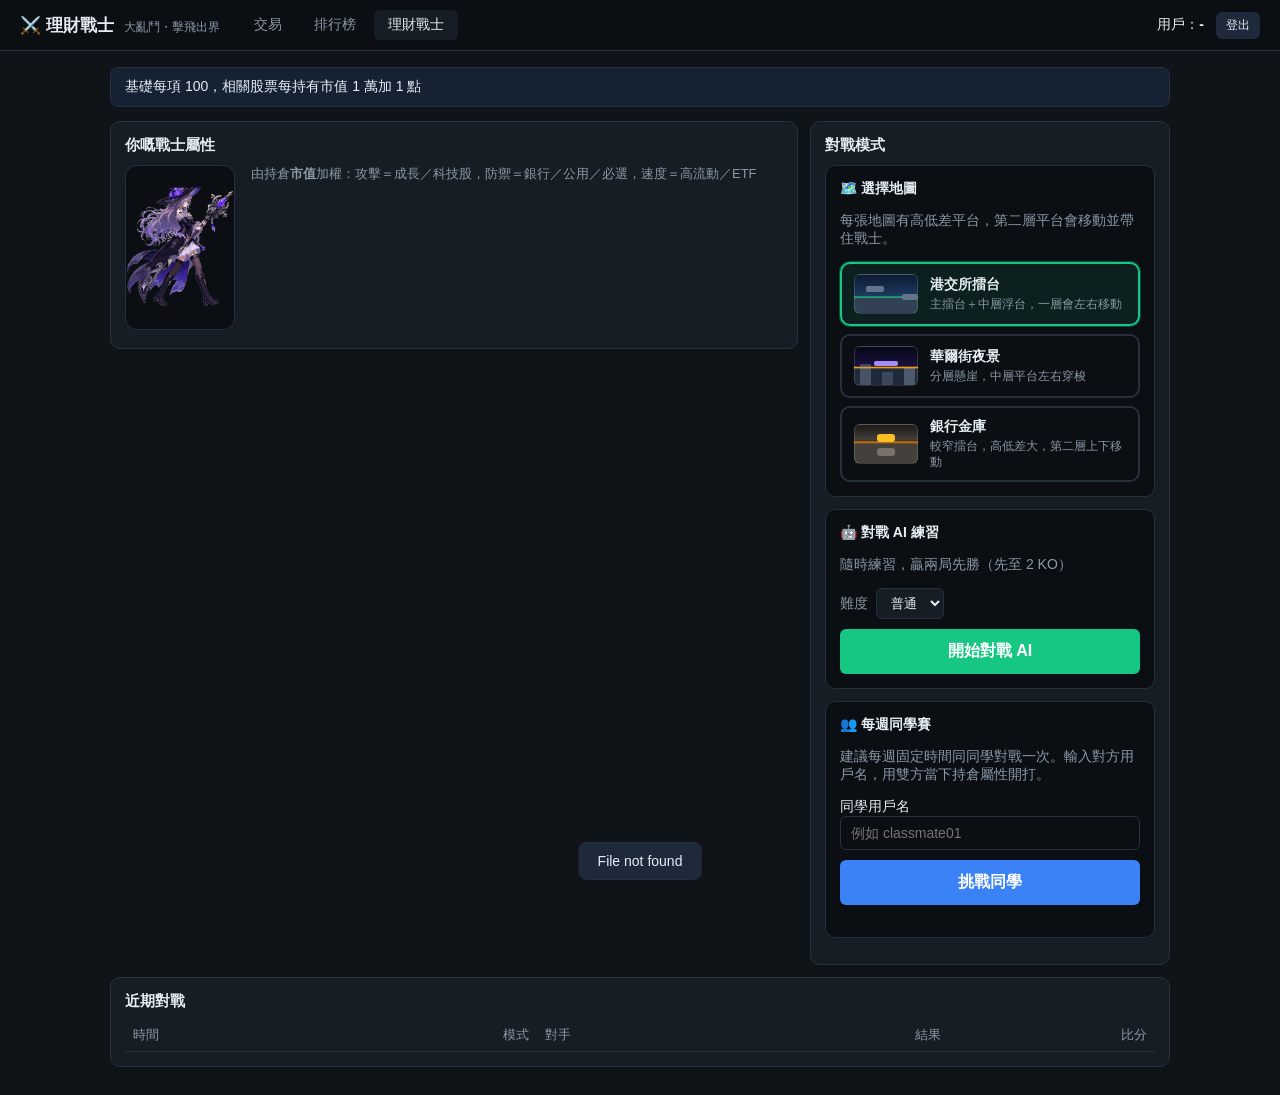
==== static/fighter.html @ 0c546a6e "fix(fighter): crouch VFX only after frame 3, play 1s alone Delay crouch_fx until character frame 3 f" ====
<!doctype html>
<html lang="zh-Hant-HK">
<head>
<meta charset="utf-8">
<meta name="viewport" content="width=device-width, initial-scale=1, maximum-scale=1, user-scalable=no, viewport-fit=cover">
<title>理財戰士 — 模擬股票交易平台</title>
<link rel="icon" href="data:,">
<link rel="stylesheet" href="/static/style.css?v=20261018n">
<link rel="stylesheet" href="/static/fighter.css?v=20261018n">
<link rel="preload" as="image" href="/static/fighter/sprites/idle.png?v=20261018n">
<link rel="preload" as="image" href="/static/fighter/sprites/idle_ai.png?v=20261018n">
<link rel="preload" as="image" href="/static/fighter/sprites/walk.png?v=20261018n">
<link rel="preload" as="image" href="/static/fighter/sprites/run.png?v=20261018n">
<link rel="preload" as="image" href="/static/fighter/sprites/attack.png?v=20261018n">
<link rel="preload" as="image" href="/static/fighter/sprites/attack1.png?v=20261018n">
<link rel="preload" as="image" href="/static/fighter/sprites/herta/idle.png?v=20261018n">
<link rel="preload" as="image" href="/static/fighter/sprites/heavy.png?v=20261018n">
<link rel="preload" as="image" href="/static/fighter/sprites/jump.png?v=20261018n">
<link rel="preload" as="image" href="/static/fighter/sprites/hurt.png?v=20261018n">
</head>
<body class="fighter-page">
<header class="topbar">
  <div class="brand">⚔️ 理財戰士 <span class="tag">大亂鬥・擊飛出界</span></div>
  <nav class="tabs">
    <a href="/" class="tab">交易</a>
    <a href="/#leaderboard" class="tab">排行榜</a>
    <a href="/fighter" class="tab active">理財戰士</a>
  </nav>
  <div class="right">
    <span class="user">用戶：<b id="userName">-</b></span>
    <button id="logoutBtn" class="btn ghost small">登出</button>
  </div>
</header>

<main class="fighter-main">
  <p class="tip-banner" id="tipBanner">基礎每項 100，相關股票每持有市值 1 萬加 1 點</p>

  <div id="lobby" class="fighter-lobby">
    <div class="grid2 fighter-grid">
      <div class="panel">
        <h3>你嘅戰士屬性</h3>
        <div class="fighter-hero">
          <img class="fighter-portrait" src="/static/fighter/sprites/portrait.png?v=20261018n" alt="大黑塔" width="146" height="220">
          <div class="fighter-hero-body">
            <p class="muted small-text">由持倉<strong>市值</strong>加權：攻擊＝成長／科技股，防禦＝銀行／公用／必選，速度＝高流動／ETF</p>
            <div id="myStats" class="stat-block"></div>
          </div>
        </div>
        <div id="myBreakdown" class="breakdown"></div>
      </div>
      <div class="panel">
        <h3>對戰模式</h3>
        <div class="mode-card map-picker-card">
          <h4>🗺️ 選擇地圖</h4>
          <p class="muted">每張地圖有高低差平台，第二層平台會移動並帶住戰士。</p>
          <div id="mapPicker" class="map-picker" role="radiogroup" aria-label="戰鬥地圖">
            <button type="button" class="map-option selected" data-map="hkex" role="radio" aria-checked="true">
              <span class="map-thumb hkex"></span>
              <span class="map-meta"><strong>港交所擂台</strong><small>主擂台＋中層浮台，一層會左右移動</small></span>
            </button>
            <button type="button" class="map-option" data-map="wallstreet" role="radio" aria-checked="false">
              <span class="map-thumb wallstreet"></span>
              <span class="map-meta"><strong>華爾街夜景</strong><small>分層懸崖，中層平台左右穿梭</small></span>
            </button>
            <button type="button" class="map-option" data-map="vault" role="radio" aria-checked="false">
              <span class="map-thumb vault"></span>
              <span class="map-meta"><strong>銀行金庫</strong><small>較窄擂台，高低差大，第二層上下移動</small></span>
            </button>
          </div>
        </div>
        <div class="mode-card">
          <h4>🤖 對戰 AI 練習</h4>
          <p class="muted">隨時練習，贏兩局先勝（先至 2 KO）</p>
          <label class="diff-label">難度
            <select id="aiDiff">
              <option value="easy">簡單</option>
              <option value="normal" selected>普通</option>
              <option value="hard">困難</option>
            </select>
          </label>
          <button id="btnAI" class="btn primary big">開始對戰 AI</button>
        </div>
        <div class="mode-card">
          <h4>👥 每週同學賽</h4>
          <p class="muted">建議每週固定時間同同學對戰一次。輸入對方用戶名，用雙方當下持倉屬性開打。</p>
          <label>同學用戶名<input id="oppName" placeholder="例如 classmate01" autocomplete="off"></label>
          <button id="btnClassmate" class="btn big">挑戰同學</button>
          <div id="matchMsg" class="msg"></div>
        </div>
      </div>
    </div>
    <div class="panel">
      <div class="panel-title"><h3>近期對戰</h3></div>
      <div class="table-wrap"><table id="histTable"><thead><tr><th class="l">時間</th><th>模式</th><th class="l">對手</th><th>結果</th><th>比分</th></tr></thead><tbody></tbody></table></div>
    </div>
  </div>

  <div id="arena" class="fighter-arena hidden">
    <div class="arena-hud">
      <div class="hud-side" id="hudP1">
        <div class="hud-name" id="p1Name">你</div>
        <div class="hud-pct" id="p1Pct">0%</div>
        <div class="hud-stam" title="氣力">
          <span class="stam-label">氣力</span>
          <div class="stam-track"><div class="stam-fill" id="p1StamFill" style="width:100%"></div></div>
          <span class="stam-val" id="p1StamVal">100</span>
        </div>
        <div class="hud-stocks" id="p1Stocks">●●</div>
        <div class="hud-mini" id="p1Mini"></div>
      </div>
      <div class="hud-center">
        <div id="mapLabel" class="map-label">港交所擂台</div>
        <div id="roundMsg" class="round-msg">準備</div>
        <button id="btnBack" class="btn ghost small">返回大廳</button>
      </div>
      <div class="hud-side right" id="hudP2">
        <div class="hud-name" id="p2Name">對手</div>
        <div class="hud-pct" id="p2Pct">0%</div>
        <div class="hud-stam" title="氣力">
          <span class="stam-label">氣力</span>
          <div class="stam-track"><div class="stam-fill" id="p2StamFill" style="width:100%"></div></div>
          <span class="stam-val" id="p2StamVal">100</span>
        </div>
        <div class="hud-stocks" id="p2Stocks">●●</div>
        <div class="hud-mini" id="p2Mini"></div>
      </div>
    </div>
    <canvas id="game" width="960" height="540"></canvas>
    <div class="controls-help kb-help">
      <span>← → / A D 移動（連按兩下同方向＝奔跑）</span>
      <span>↑ / W 跳躍（可二段跳）</span>
      <span>↓ / S 蹲下</span>
      <span>Z / 空白 / J 攻擊（三段連擊；蹲／空中各有專屬招）</span>
      <span>K 重攻擊（耗氣力 99；普通招耗 20）</span>
      <span>目標：擊飛出界（氣力條回復；冇血條，只有 %）</span>
    </div>
    <div id="virtPad" class="virt-pad" aria-label="虛擬操作">
      <div class="virt-cluster left">
        <button type="button" class="virt-btn move" data-key="ArrowLeft" aria-label="左移">◀</button>
        <button type="button" class="virt-btn move" data-key="ArrowRight" aria-label="右移">▶</button>
        <button type="button" class="virt-btn move down" data-key="ArrowDown" aria-label="下">▼</button>
      </div>
      <div class="virt-cluster right">
        <button type="button" class="virt-btn action jump" data-action="jump" aria-label="跳躍">跳</button>
        <button type="button" class="virt-btn action attack" data-action="attack" aria-label="攻擊">攻擊</button>
        <button type="button" class="virt-btn action smash" data-action="smash" aria-label="重攻擊">重攻擊</button>
      </div>
    </div>

    <div id="charSelect" class="char-select hidden" aria-label="選擇角色">
      <div class="char-select-box">
        <div class="char-select-head">
          <h2>選擇角色</h2>
          <div class="char-countdown">剩餘 <span id="charSelectSec">30</span> 秒</div>
        </div>
        <p class="char-select-hint muted">開打前有 30 秒選角；可選大黑塔／金牛／空頭熊（新角色圖未齊前暫用備用素材）。</p>
        <div id="charSelectGrid" class="char-select-grid" role="radiogroup" aria-label="角色"></div>
        <div class="char-select-actions">
          <button type="button" id="btnConfirmChar" class="btn primary big">確認並開始</button>
        </div>
      </div>
    </div>
    <div id="resultOverlay" class="result-overlay hidden">
      <div class="result-box">
        <h2 id="resultTitle">勝利！</h2>
        <p id="resultDetail"></p>
        <div class="result-actions">
          <button id="btnRematch" class="btn primary">再嚟一場</button>
          <button id="btnToLobby" class="btn ghost">返回大廳</button>
        </div>
      </div>
    </div>
  </div>
</main>

<div id="toast" class="toast hidden"></div>
<script src="/static/fighter.js?v=20261018r"></script>
</body>
</html>
---- static/style.css ----
:root{--bg:#0f1419;--panel:#171d25;--line:#263040;--text:#e6edf3;--muted:#8b97a7;--up:#16c784;--down:#ea3943;--accent:#3b82f6;--warn:#f59e0b}
*{box-sizing:border-box}
body{margin:0;background:var(--bg);color:var(--text);font-family:-apple-system,"PingFang HK","Noto Sans CJK TC","Noto Sans TC","Microsoft JhengHei",sans-serif;font-size:14px}
.topbar{display:flex;align-items:center;gap:20px;padding:10px 20px;background:#0b0f14;border-bottom:1px solid var(--line);position:sticky;top:0;z-index:5;flex-wrap:wrap}
.brand{font-weight:700;font-size:17px}.tag{font-size:12px;color:var(--muted);font-weight:400;margin-left:6px}
.tabs{display:flex;gap:4px}.tab{color:var(--muted);text-decoration:none;padding:6px 14px;border-radius:6px}
.tab.active{background:var(--panel);color:var(--text)}
.right{margin-left:auto;display:flex;align-items:center;gap:12px}
.badge{font-size:12px;padding:3px 8px;border-radius:999px;background:#1e293b;color:var(--muted)}
.badge.live{background:rgba(22,199,132,.15);color:var(--up)}.badge.sim{background:rgba(245,158,11,.15);color:var(--warn)}
main{padding:16px 20px;max-width:1400px;margin:0 auto}
.cards{display:grid;grid-template-columns:repeat(auto-fit,minmax(260px,1fr));gap:12px;margin-bottom:12px}
.card{background:var(--panel);border:1px solid var(--line);border-radius:10px;padding:14px}
.card h4{margin:0 0 8px;color:var(--muted);font-weight:500;font-size:13px}
.card .big{font-size:22px;font-weight:700}
.kv{display:grid;grid-template-columns:auto 1fr;gap:3px 12px;font-size:13px}.kv span:nth-child(odd){color:var(--muted)}.kv span:nth-child(even){text-align:right}
.grid2{display:grid;grid-template-columns:1fr 360px;gap:12px}
@media(max-width:960px){.grid2{grid-template-columns:1fr}}
.panel{background:var(--panel);border:1px solid var(--line);border-radius:10px;padding:14px;margin-bottom:12px}
.panel h3{margin:0 0 10px;font-size:15px}
.panel-title{display:flex;align-items:center;justify-content:space-between;gap:10px;margin-bottom:8px}.panel-title h3{margin:0}
.search{display:flex;gap:8px;align-items:stretch;flex:1;min-width:220px}
.suggest-wrap{position:relative;flex:1;min-width:0}
.suggest-box{position:absolute;left:0;right:0;top:calc(100% + 4px);margin:0;padding:4px 0;list-style:none;background:#0b0f14;border:1px solid var(--line);border-radius:8px;max-height:280px;overflow:auto;z-index:15;box-shadow:0 8px 24px rgba(0,0,0,.45)}
.suggest-box li{padding:8px 12px;cursor:pointer;display:flex;justify-content:space-between;gap:12px;align-items:baseline}
.suggest-box li:hover,.suggest-box li.active{background:#1e293b}
.suggest-box .s-sym{font-weight:700}.suggest-box .s-name{color:var(--muted);font-size:12px;overflow:hidden;text-overflow:ellipsis;white-space:nowrap}
.suggest-box .s-mkt{font-size:11px;color:var(--muted);flex-shrink:0}
.panel-head{display:flex;flex-direction:column;gap:0}
input{background:#0b0f14;border:1px solid var(--line);color:var(--text);border-radius:6px;padding:8px 10px;font-size:14px;width:100%}
input:focus{outline:none;border-color:var(--accent)}
.btn{background:var(--accent);color:#fff;border:0;border-radius:6px;padding:8px 14px;cursor:pointer;font-size:14px;white-space:nowrap}
.btn:hover{filter:brightness(1.1)}.btn.ghost{background:#1e293b;color:var(--text)}.btn.small{padding:5px 10px;font-size:12px}
.btn.danger{background:#7f1d1d}.btn.primary{background:var(--up)}.btn.big{width:100%;padding:12px;font-size:16px;font-weight:600}
.btn.sellmode{background:var(--down)}.btn:disabled{opacity:.5;cursor:not-allowed}
.chips{display:flex;flex-wrap:wrap;gap:6px;margin-top:8px}
.chip{background:#1e293b;border:1px solid var(--line);color:var(--text);border-radius:999px;padding:3px 10px;cursor:pointer;font-size:12px}
.chip:hover{border-color:var(--accent)}
.quote-head{display:flex;align-items:baseline;gap:14px;margin:14px 0 6px;flex-wrap:wrap}
.quote-head .name{font-size:16px;font-weight:600}.quote-head .px{font-size:26px;font-weight:700}
.up{color:var(--up)}.down{color:var(--down)}.muted{color:var(--muted)}
.ranges{display:flex;gap:4px;margin-bottom:6px}
.ranges button{background:transparent;border:1px solid var(--line);color:var(--muted);border-radius:5px;padding:3px 10px;cursor:pointer}
.ranges button.on{background:var(--accent);border-color:var(--accent);color:#fff}
.chart-wrap{position:relative;height:320px}
#chart{width:100%;height:100%;display:block}
.chart-tip{position:absolute;pointer-events:none;background:#0b0f14;border:1px solid var(--line);padding:4px 8px;border-radius:5px;font-size:12px;white-space:nowrap}
.chart-msg{position:absolute;inset:0;display:flex;align-items:center;justify-content:center;color:var(--muted);pointer-events:none}
.order-form{display:flex;flex-direction:column;gap:10px}
.order-form label{display:flex;flex-direction:column;gap:4px;color:var(--muted);font-size:13px}
.seg{display:flex;background:#0b0f14;border:1px solid var(--line);border-radius:7px;padding:3px;gap:3px}
.seg button{flex:1;background:transparent;border:0;color:var(--muted);padding:7px;border-radius:5px;cursor:pointer;font-size:14px}
.seg button.on{background:#1e293b;color:var(--text)}.seg button.on.buy{background:var(--up);color:#fff}.seg button.on.sell{background:var(--down);color:#fff}
.seg.small{display:inline-flex}.seg.small button{padding:4px 12px;font-size:13px}
.qty{display:flex;gap:6px}.qty input{text-align:center}
.est{background:#0b0f14;border-radius:6px;padding:10px;font-size:13px;line-height:1.7}
.msg{min-height:18px;font-size:13px}.msg.err{color:var(--down)}.msg.ok{color:var(--up)}
.table-wrap{overflow-x:auto}
table{width:100%;border-collapse:collapse;font-size:13px}
th,td{padding:7px 8px;border-bottom:1px solid var(--line);text-align:right;white-space:nowrap}
th{color:var(--muted);font-weight:500}th:first-child,td:first-child,td.l,th.l{text-align:left}
tr:hover td{background:#1b2230}
td .sym{font-weight:600;cursor:pointer;color:var(--accent)}
.pill{font-size:11px;padding:1px 7px;border-radius:999px;background:#1e293b}
.pill.BUY{background:rgba(22,199,132,.15);color:var(--up)}.pill.SELL{background:rgba(234,57,67,.15);color:var(--down)}
.pill.FILLED{color:var(--up)}.pill.PENDING{color:var(--warn)}.pill.CANCELLED{color:var(--muted)}
.empty{color:var(--muted);text-align:center!important;padding:18px}
.hidden{display:none!important}
.modal{position:fixed;inset:0;background:rgba(0,0,0,.65);display:flex;align-items:center;justify-content:center;z-index:20}
.modal-box{background:var(--panel);border:1px solid var(--line);border-radius:12px;padding:24px;width:min(460px,92vw)}
.modal-box h2{margin-top:0;font-size:19px}
.toast{position:fixed;bottom:20px;left:50%;transform:translateX(-50%);background:#1e293b;border:1px solid var(--line);padding:10px 18px;border-radius:8px;z-index:30}
.rank1 td:first-child{color:#fbbf24;font-weight:700}.rank2 td:first-child{color:#cbd5e1;font-weight:700}.rank3 td:first-child{color:#d97706;font-weight:700}
tr.me td{background:rgba(59,130,246,.10)}
.auth-page{display:flex;align-items:center;justify-content:center;min-height:100vh;padding:20px}
.auth-box{background:var(--panel);border:1px solid var(--line);border-radius:14px;padding:28px;width:min(420px,94vw)}
.big-brand{font-size:22px;margin-bottom:4px}
.auth-tabs{margin:16px 0}.auth-tabs a{flex:1;text-align:center;color:var(--muted);padding:8px;border-radius:5px;text-decoration:none}
.auth-tabs a.on{background:#1e293b;color:var(--text)}
.small-text{font-size:13px;margin:0}a{color:var(--accent)}

.demo-link{background:rgba(245,158,11,.12);border:1px solid var(--warn);border-radius:8px;padding:10px;margin-top:12px;font-size:13px;line-height:1.5}
.demo-link a{display:block;word-break:break-all;margin-top:4px}
.google-btn{text-align:center;text-decoration:none;display:block}
.google-btn.hidden{display:none}
---- static/fighter.css ----
.fighter-page .fighter-main{max-width:1100px}
.tip-banner{background:rgba(59,130,246,.12);border:1px solid var(--line);border-radius:8px;padding:10px 14px;margin:0 0 14px;color:var(--text)}
.fighter-grid{align-items:start}
.stat-block{display:flex;flex-direction:column;gap:10px;margin:12px 0}
.stat-row{display:grid;grid-template-columns:72px 1fr 48px;gap:10px;align-items:center}
.stat-row .label{font-weight:600}
.stat-row .label.atk{color:#f87171}.stat-row .label.def{color:#60a5fa}.stat-row .label.spd{color:#fbbf24}
.bar-track{height:14px;background:#0b0f14;border-radius:999px;overflow:hidden;border:1px solid var(--line)}
.bar-fill{height:100%;border-radius:999px;transition:width .35s ease}
.bar-fill.atk{background:linear-gradient(90deg,#ea3943,#f87171)}
.bar-fill.def{background:linear-gradient(90deg,#3b82f6,#60a5fa)}
.bar-fill.spd{background:linear-gradient(90deg,#f59e0b,#fbbf24)}
.stat-val{text-align:right;font-weight:700;font-variant-numeric:tabular-nums}
.breakdown{font-size:12px;color:var(--muted);max-height:180px;overflow:auto}
.breakdown table{font-size:12px}
.mode-card{background:#0b0f14;border:1px solid var(--line);border-radius:10px;padding:14px;margin-bottom:12px}
.mode-card h4{margin:0 0 6px}
.mode-card .btn{margin-top:10px}
.diff-label{display:flex;align-items:center;gap:8px;color:var(--muted);margin-top:8px}
.diff-label select{background:#171d25;color:var(--text);border:1px solid var(--line);border-radius:6px;padding:6px 10px}
.fighter-arena{position:relative}
.arena-hud{display:grid;grid-template-columns:1fr auto 1fr;gap:12px;align-items:center;margin-bottom:8px}
.hud-side{background:var(--panel);border:1px solid var(--line);border-radius:10px;padding:10px 14px}
.hud-side.right{text-align:right}
.hud-name{font-weight:700;font-size:15px}
.hud-pct{font-size:32px;font-weight:800;color:#fbbf24;font-variant-numeric:tabular-nums;line-height:1.1}
.hud-stocks{letter-spacing:4px;color:var(--up);font-size:14px}
.hud-mini{font-size:11px;color:var(--muted);margin-top:4px}
.hud-center{text-align:center}
.round-msg{font-weight:700;font-size:18px;margin-bottom:6px;min-height:24px}
#game{width:100%;max-width:960px;height:auto;display:block;margin:0 auto;background:#0a1628;border:1px solid var(--line);border-radius:12px;image-rendering:auto}
.controls-help{display:flex;flex-wrap:wrap;gap:10px 16px;justify-content:center;margin-top:10px;color:var(--muted);font-size:12px}
.result-overlay{position:absolute;inset:0;background:rgba(0,0,0,.72);display:flex;align-items:center;justify-content:center;border-radius:12px;z-index:5}
.result-box{background:var(--panel);border:1px solid var(--line);border-radius:14px;padding:28px;text-align:center;min-width:280px}
.result-box h2{margin:0 0 8px;font-size:28px}
.result-actions{display:flex;gap:10px;justify-content:center;margin-top:16px}
.small-text{font-size:13px}

/* Mobile virtual controls — shown on touch / narrow when arena is active */
.virt-pad{
  display:none;
  position:fixed;
  left:0;right:0;bottom:0;
  z-index:20;
  pointer-events:none;
  padding:8px 12px calc(10px + env(safe-area-inset-bottom, 0px));
  justify-content:space-between;
  align-items:flex-end;
  gap:16px;
  touch-action:none;
  user-select:none;
  -webkit-user-select:none;
}
.virt-pad.visible{display:flex}
.virt-cluster{
  display:flex;
  flex-wrap:wrap;
  gap:10px;
  pointer-events:auto;
  max-width:48%;
}
.virt-cluster.left{justify-content:flex-start}
.virt-cluster.right{justify-content:flex-end}
.virt-btn{
  width:64px;height:64px;
  border-radius:50%;
  border:2px solid rgba(255,255,255,.28);
  background:rgba(23,29,37,.78);
  color:#f3f4f6;
  font-size:15px;font-weight:700;
  box-shadow:0 4px 14px rgba(0,0,0,.35);
  backdrop-filter:blur(6px);
  -webkit-backdrop-filter:blur(6px);
  touch-action:none;
  -webkit-tap-highlight-color:transparent;
  cursor:pointer;
  display:flex;align-items:center;justify-content:center;
  line-height:1;
}
.virt-btn.move{width:58px;height:58px;font-size:18px}
.virt-btn.move.down{width:52px;height:52px;font-size:14px;opacity:.92}
.virt-btn.action.jump{background:rgba(59,130,246,.72);border-color:rgba(147,197,253,.55)}
.virt-btn.action.attack{background:rgba(234,57,67,.72);border-color:rgba(252,165,165,.55);width:72px;height:72px}
.virt-btn.action.smash{background:rgba(245,158,11,.72);border-color:rgba(253,230,138,.55);width:72px;height:60px;border-radius:18px;font-size:12px;letter-spacing:.02em}
.virt-btn:active,.virt-btn.pressed{
  transform:scale(.94);
  filter:brightness(1.15);
}
.virt-btn.action.on-cooldown{
  opacity:.38;
  filter:grayscale(.25);
}
body.fighter-touch-playing{
  overscroll-behavior:none;
  touch-action:none;
}
body.fighter-touch-playing .fighter-arena #game{touch-action:none}
body.fighter-touch-playing .kb-help{display:none}
body.fighter-touch-playing .fighter-main{
  padding-bottom:120px;
}
@media (max-width:700px){
  .virt-btn{width:56px;height:56px;font-size:13px}
  .virt-btn.move{width:52px;height:52px}
  .virt-btn.action.attack{width:64px;height:64px}
  .arena-hud{gap:6px}
  .hud-pct{font-size:24px}
  .fighter-page .topbar .tabs{display:none}
}
@media (orientation:landscape) and (max-height:500px){
  .virt-pad{padding:4px 16px calc(4px + env(safe-area-inset-bottom, 0px))}
  .virt-btn{width:48px;height:48px;font-size:12px}
  .virt-btn.action.attack{width:56px;height:56px}
  body.fighter-touch-playing .fighter-main{padding-bottom:72px}
  .arena-hud{margin-bottom:2px}
}

/* Map picker */
.map-picker-card .map-picker{
  display:flex;flex-direction:column;gap:8px;margin-top:10px;
}
.map-option{
  display:flex;align-items:center;gap:12px;text-align:left;
  width:100%;padding:10px 12px;border-radius:10px;cursor:pointer;
  background:#0b0f14;border:2px solid var(--line);color:var(--text);
  transition:border-color .15s, background .15s, transform .1s;
}
.map-option:hover{border-color:#3b82f6;background:#111827}
.map-option.selected{
  border-color:#16c784;background:rgba(22,199,132,.1);
  box-shadow:0 0 0 1px rgba(22,199,132,.35);
}
.map-thumb{
  width:64px;height:40px;border-radius:6px;flex-shrink:0;
  border:1px solid rgba(255,255,255,.15);position:relative;overflow:hidden;
}
.map-thumb.hkex{background:linear-gradient(180deg,#0b1a33 0%,#1e3a5f 55%,#334155 55%,#16c784 58%,#334155 62%)}
.map-thumb.hkex::after{
  content:"";position:absolute;left:18%;top:28%;width:28%;height:6px;
  background:#64748b;border-radius:2px;box-shadow:36px 8px 0 #64748b;
}
.map-thumb.wallstreet{background:linear-gradient(180deg,#050814 0%,#1a1040 50%,#0f172a 50%,#f59e0b 54%,#1e293b 58%)}
.map-thumb.wallstreet::before{
  content:"";position:absolute;bottom:0;left:8%;width:18%;height:55%;
  background:rgba(148,163,184,.35);box-shadow:22px 8px 0 rgba(148,163,184,.25),44px 4px 0 rgba(148,163,184,.4);
}
.map-thumb.wallstreet::after{
  content:"";position:absolute;left:30%;top:36%;width:40%;height:5px;background:#a78bfa;border-radius:2px;
}
.map-thumb.vault{background:linear-gradient(180deg,#1c1917 0%,#44403c 40%,#292524 40%,#d97706 45%,#44403c 50%)}
.map-thumb.vault::after{
  content:"";position:absolute;left:36%;top:22%;width:28%;height:8px;
  background:#fbbf24;border-radius:3px;box-shadow:0 14px 0 #78716c;
}
.map-meta{display:flex;flex-direction:column;gap:2px;min-width:0}
.map-meta strong{font-size:14px}
.map-meta small{color:var(--muted);font-size:12px;line-height:1.35}
.map-label{font-size:12px;color:var(--muted);margin-bottom:2px;font-weight:600}

.fighter-hero{display:flex;gap:16px;align-items:flex-start;margin:10px 0 4px}
.fighter-portrait{width:110px;height:auto;border-radius:12px;border:1px solid var(--line);background:#0b0f14;object-fit:contain;flex-shrink:0}
.fighter-hero-body{flex:1;min-width:0}
@media (max-width:640px){
  .fighter-hero{flex-direction:column;align-items:center;text-align:center}
  .fighter-portrait{width:96px}
}

/* Character select (pre-fight, 30s) */
.char-select{
  position:absolute;inset:0;z-index:8;
  display:flex;align-items:center;justify-content:center;
  background:rgba(5,8,16,.88);border-radius:12px;
  padding:16px;
}
.char-select.hidden{display:none}
.char-select-box{
  background:var(--panel);border:1px solid var(--line);border-radius:16px;
  padding:22px 24px;max-width:520px;width:100%;text-align:center;
  box-shadow:0 20px 50px rgba(0,0,0,.45);
}
.char-select-head{display:flex;align-items:baseline;justify-content:space-between;gap:12px;margin-bottom:6px}
.char-select-head h2{margin:0;font-size:22px}
.char-countdown{font-weight:800;font-variant-numeric:tabular-nums;color:#fbbf24;font-size:16px}
.char-select-hint{margin:0 0 14px;font-size:13px}
.char-select-grid{display:flex;flex-wrap:wrap;gap:12px;justify-content:center;margin-bottom:16px}
.char-card{
  width:140px;padding:10px;border-radius:12px;cursor:pointer;
  background:#0b0f14;border:2px solid var(--line);color:var(--text);
  transition:border-color .15s, transform .1s, box-shadow .15s;
}
.char-card:hover{border-color:#a78bfa;transform:translateY(-2px)}
.char-card.selected{
  border-color:#c4b5fd;
  box-shadow:0 0 0 2px rgba(167,139,250,.45), 0 8px 24px rgba(124,58,237,.25);
  background:rgba(91,33,182,.18);
}
.char-card img{width:100%;height:auto;border-radius:8px;background:#050814;display:block}
.char-card .char-name{margin-top:8px;font-weight:700;font-size:14px}
.char-card .char-tag{font-size:11px;color:var(--muted)}
.char-select-actions{display:flex;justify-content:center}

/* Stamina (氣力) bars in arena HUD */
.hud-stam{
  display:grid;grid-template-columns:36px 1fr 36px;gap:6px;align-items:center;
  margin:6px 0 2px;
}
.hud-side.right .hud-stam{direction:rtl}
.hud-side.right .hud-stam .stam-track,
.hud-side.right .hud-stam .stam-fill{direction:ltr}
.stam-label{font-size:11px;color:var(--muted);font-weight:600}
.stam-track{height:10px;background:#0b0f14;border-radius:999px;overflow:hidden;border:1px solid var(--line)}
.stam-fill{height:100%;width:100%;border-radius:999px;background:linear-gradient(90deg,#0891b2,#22d3ee);transition:width .08s linear}
.stam-val{font-size:11px;font-weight:700;font-variant-numeric:tabular-nums;color:#67e8f9;text-align:right}
.hud-side.right .stam-val{text-align:left}
.hud-side.right .stam-label{text-align:left}
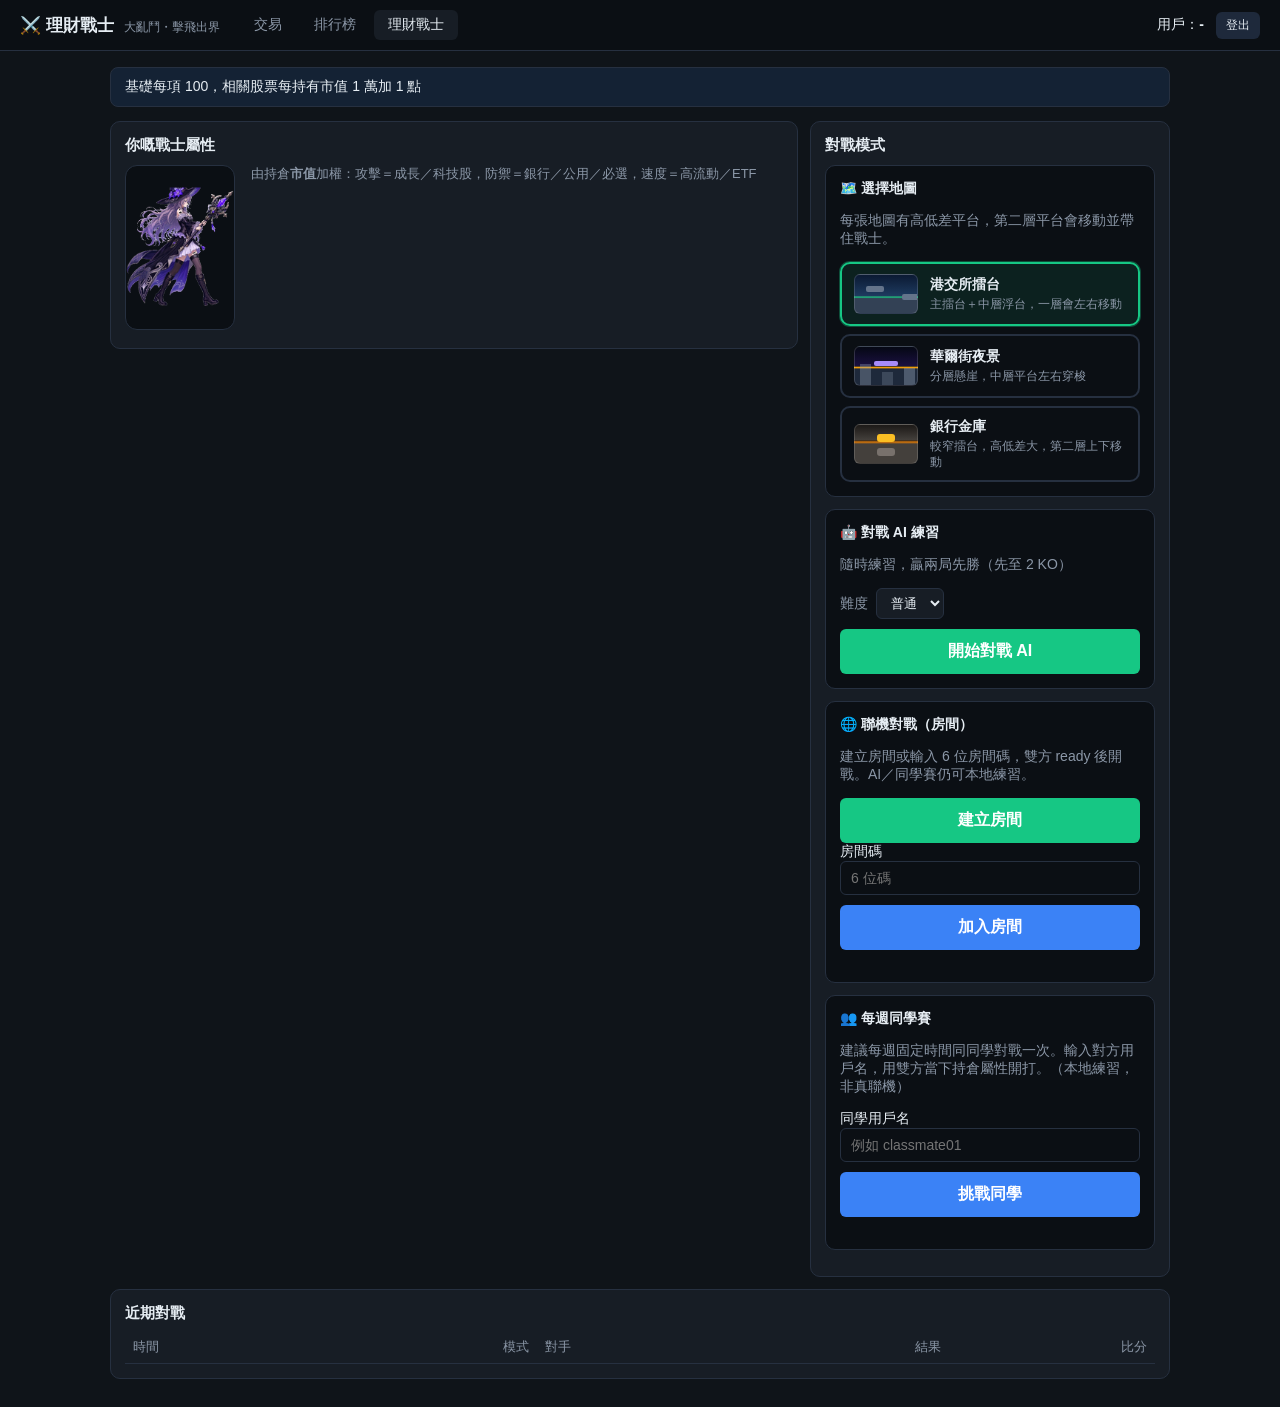
==== commit b65dc971: "feat(fighter): online rooms over WebSocket /api/fighter/room/ws Match lobby UI (create/join/ready/le" ====
--- a/static/fighter.html
+++ b/static/fighter.html
@@ -5,18 +5,18 @@
 <meta name="viewport" content="width=device-width, initial-scale=1, maximum-scale=1, user-scalable=no, viewport-fit=cover">
 <title>理財戰士 — 模擬股票交易平台</title>
 <link rel="icon" href="data:,">
-<link rel="stylesheet" href="/static/style.css?v=20261018n">
-<link rel="stylesheet" href="/static/fighter.css?v=20261018n">
-<link rel="preload" as="image" href="/static/fighter/sprites/idle.png?v=20261018n">
-<link rel="preload" as="image" href="/static/fighter/sprites/idle_ai.png?v=20261018n">
-<link rel="preload" as="image" href="/static/fighter/sprites/walk.png?v=20261018n">
-<link rel="preload" as="image" href="/static/fighter/sprites/run.png?v=20261018n">
-<link rel="preload" as="image" href="/static/fighter/sprites/attack.png?v=20261018n">
-<link rel="preload" as="image" href="/static/fighter/sprites/attack1.png?v=20261018n">
-<link rel="preload" as="image" href="/static/fighter/sprites/herta/idle.png?v=20261018n">
-<link rel="preload" as="image" href="/static/fighter/sprites/heavy.png?v=20261018n">
-<link rel="preload" as="image" href="/static/fighter/sprites/jump.png?v=20261018n">
-<link rel="preload" as="image" href="/static/fighter/sprites/hurt.png?v=20261018n">
+<link rel="stylesheet" href="/static/style.css?v=20261020a">
+<link rel="stylesheet" href="/static/fighter.css?v=20261026a">
+<link rel="preload" as="image" href="/static/fighter/sprites/idle.png?v=20261020a">
+<link rel="preload" as="image" href="/static/fighter/sprites/idle_ai.png?v=20261020a">
+<link rel="preload" as="image" href="/static/fighter/sprites/walk.png?v=20261020a">
+<link rel="preload" as="image" href="/static/fighter/sprites/run.png?v=20261020a">
+<link rel="preload" as="image" href="/static/fighter/sprites/attack.png?v=20261020a">
+<link rel="preload" as="image" href="/static/fighter/sprites/attack1.png?v=20261020a">
+<link rel="preload" as="image" href="/static/fighter/sprites/herta/idle.png?v=20261020a">
+<link rel="preload" as="image" href="/static/fighter/sprites/heavy.png?v=20261020a">
+<link rel="preload" as="image" href="/static/fighter/sprites/jump.png?v=20261020a">
+<link rel="preload" as="image" href="/static/fighter/sprites/hurt.png?v=20261020a">
 </head>
 <body class="fighter-page">
 <header class="topbar">
@@ -40,7 +40,7 @@
       <div class="panel">
         <h3>你嘅戰士屬性</h3>
         <div class="fighter-hero">
-          <img class="fighter-portrait" src="/static/fighter/sprites/portrait.png?v=20261018n" alt="大黑塔" width="146" height="220">
+          <img class="fighter-portrait" src="/static/fighter/sprites/portrait.png?v=20261020a" alt="大黑塔" width="146" height="220">
           <div class="fighter-hero-body">
             <p class="muted small-text">由持倉<strong>市值</strong>加權：攻擊＝成長／科技股，防禦＝銀行／公用／必選，速度＝高流動／ETF</p>
             <div id="myStats" class="stat-block"></div>
@@ -81,13 +81,39 @@
           <button id="btnAI" class="btn primary big">開始對戰 AI</button>
         </div>
         <div class="mode-card">
+          <h4>🌐 聯機對戰（房間）</h4>
+          <p class="muted">建立房間或輸入 6 位房間碼，雙方 ready 後開戰。AI／同學賽仍可本地練習。</p>
+          <div class="room-actions">
+            <button type="button" id="btnCreateRoom" class="btn primary big">建立房間</button>
+          </div>
+          <label>房間碼<input id="roomCodeIn" placeholder="6 位碼" maxlength="6" autocomplete="off" inputmode="text"></label>
+          <button type="button" id="btnJoinRoom" class="btn big">加入房間</button>
+          <div id="roomMsg" class="msg"></div>
+        </div>
+        <div class="mode-card">
           <h4>👥 每週同學賽</h4>
-          <p class="muted">建議每週固定時間同同學對戰一次。輸入對方用戶名，用雙方當下持倉屬性開打。</p>
+          <p class="muted">建議每週固定時間同同學對戰一次。輸入對方用戶名，用雙方當下持倉屬性開打。（本地練習，非真聯機）</p>
           <label>同學用戶名<input id="oppName" placeholder="例如 classmate01" autocomplete="off"></label>
           <button id="btnClassmate" class="btn big">挑戰同學</button>
           <div id="matchMsg" class="msg"></div>
         </div>
       </div>
+    </div>
+
+    <div id="roomWait" class="panel room-wait hidden">
+      <div class="panel-title">
+        <h3>聯機房間</h3>
+        <button type="button" id="btnLeaveRoom" class="btn ghost small">離開房間</button>
+      </div>
+      <p class="room-code-line">房間碼 <strong id="roomCodeOut">------</strong>
+        <button type="button" id="btnCopyRoom" class="btn ghost small">複製</button>
+      </p>
+      <p class="muted small-text" id="roomStatus">等待對手加入…</p>
+      <div class="room-players" id="roomPlayers"></div>
+      <div class="room-ready-row">
+        <button type="button" id="btnRoomReady" class="btn primary big">準備就緒</button>
+      </div>
+      <div id="roomWaitMsg" class="msg"></div>
     </div>
     <div class="panel">
       <div class="panel-title"><h3>近期對戰</h3></div>
@@ -174,6 +200,6 @@
 </main>
 
 <div id="toast" class="toast hidden"></div>
-<script src="/static/fighter.js?v=20261018r"></script>
+<script src="/static/fighter.js?v=20261026a"></script>
 </body>
 </html>
--- a/static/style.css
+++ b/static/style.css
@@ -83,3 +83,12 @@
 .demo-link a{display:block;word-break:break-all;margin-top:4px}
 .google-btn{text-align:center;text-decoration:none;display:block}
 .google-btn.hidden{display:none}
+
+.modal-box.wide{width:min(920px,96vw);max-height:85vh;overflow:auto;padding:20px 22px}
+.uv-h{font-size:14px;margin:16px 0 8px}
+button.user-link,a.user-link{
+  background:none;border:none;padding:0;margin:0;cursor:pointer;
+  color:var(--accent);font:inherit;font-weight:600;text-decoration:underline;
+  text-underline-offset:2px
+}
+button.user-link:hover{color:#93c5fd}
--- a/static/fighter.css
+++ b/static/fighter.css
@@ -105,7 +105,31 @@
   .virt-btn.action.attack{width:64px;height:64px}
   .arena-hud{gap:6px}
   .hud-pct{font-size:24px}
-  .fighter-page .topbar .tabs{display:none}
+  /* Keep top nav visible on mobile so users can switch to 交易 (was display:none) */
+  .fighter-page .topbar{
+    gap:8px;
+    padding:8px 10px;
+  }
+  .fighter-page .topbar .brand .tag{display:none}
+  .fighter-page .topbar .tabs{
+    display:flex;
+    flex:1 1 auto;
+    flex-wrap:wrap;
+    gap:2px;
+    min-width:0;
+  }
+  .fighter-page .topbar .tab{
+    padding:6px 10px;
+    font-size:13px;
+  }
+  .fighter-page .topbar .right{
+    gap:8px;
+  }
+  .fighter-page .topbar .right .user{font-size:12px}
+}
+/* Even mid-fight on narrow screens, keep at least the 交易 switch visible */
+@media (max-width:700px){
+  body.fighter-touch-playing .topbar .tabs{display:flex}
 }
 @media (orientation:landscape) and (max-height:500px){
   .virt-pad{padding:4px 16px calc(4px + env(safe-area-inset-bottom, 0px))}
@@ -213,3 +237,20 @@
 .stam-val{font-size:11px;font-weight:700;font-variant-numeric:tabular-nums;color:#67e8f9;text-align:right}
 .hud-side.right .stam-val{text-align:left}
 .hud-side.right .stam-label{text-align:left}
+
+/* Online room lobby */
+.room-actions{display:flex;gap:8px;flex-wrap:wrap;margin-top:4px}
+.room-actions .btn{margin-top:0}
+.room-wait{margin-top:14px}
+.room-code-line{font-size:1.15rem;display:flex;align-items:center;gap:10px;flex-wrap:wrap}
+.room-code-line strong{letter-spacing:0.28em;font-family:ui-monospace,SFMono-Regular,Menlo,monospace}
+.room-players{display:grid;grid-template-columns:1fr 1fr;gap:10px;margin:12px 0}
+.room-player{background:#0b0f14;border:1px solid var(--line);border-radius:8px;padding:10px 12px}
+.room-player .who{font-weight:600}
+.room-player .st{color:var(--muted);font-size:13px;margin-top:4px}
+.room-player.ready .st{color:var(--up)}
+.room-player.empty{opacity:0.55}
+.room-ready-row{display:flex;gap:8px;flex-wrap:wrap}
+@media (max-width:640px){
+  .room-players{grid-template-columns:1fr}
+}
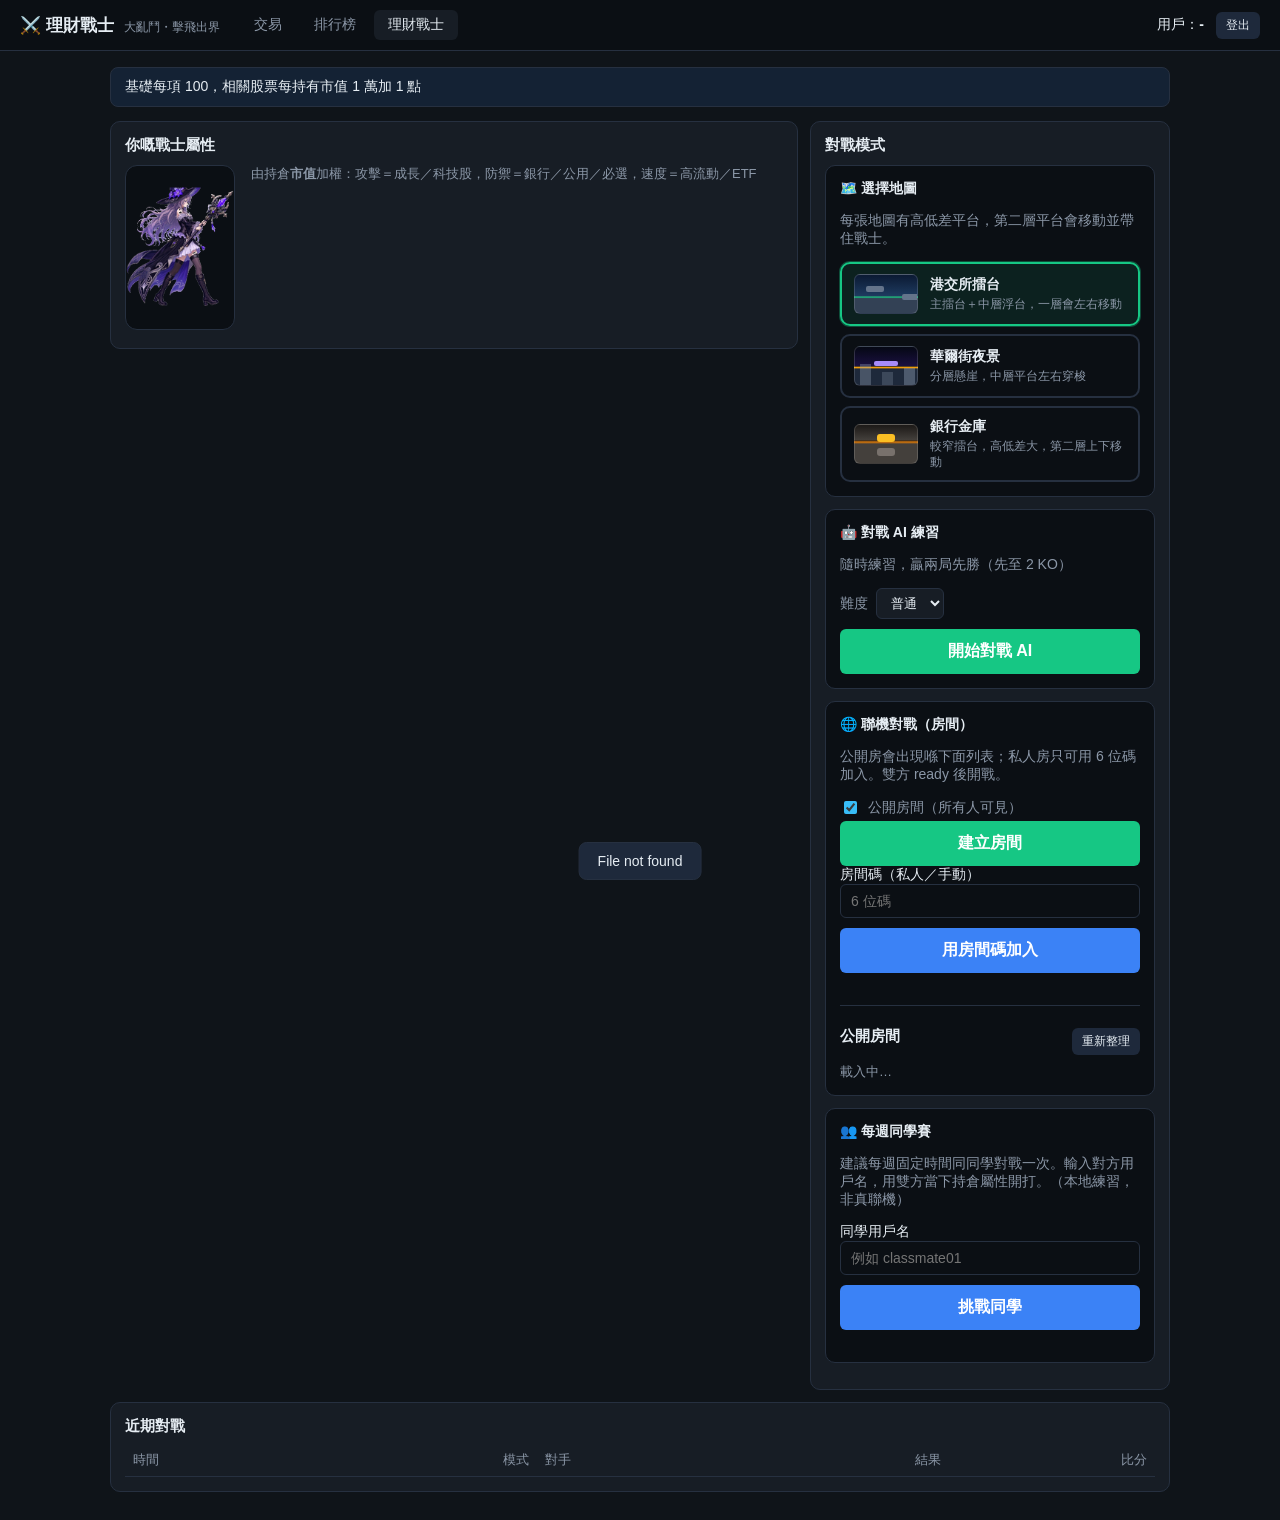
==== commit b43985cf: "feat(fighter): public room list and create-public toggle Lobby lists joinable public rooms via GET /" ====
--- a/static/fighter.html
+++ b/static/fighter.html
@@ -6,7 +6,7 @@
 <title>理財戰士 — 模擬股票交易平台</title>
 <link rel="icon" href="data:,">
 <link rel="stylesheet" href="/static/style.css?v=20261020a">
-<link rel="stylesheet" href="/static/fighter.css?v=20261026a">
+<link rel="stylesheet" href="/static/fighter.css?v=20261026c">
 <link rel="preload" as="image" href="/static/fighter/sprites/idle.png?v=20261020a">
 <link rel="preload" as="image" href="/static/fighter/sprites/idle_ai.png?v=20261020a">
 <link rel="preload" as="image" href="/static/fighter/sprites/walk.png?v=20261020a">
@@ -82,13 +82,21 @@
         </div>
         <div class="mode-card">
           <h4>🌐 聯機對戰（房間）</h4>
-          <p class="muted">建立房間或輸入 6 位房間碼，雙方 ready 後開戰。AI／同學賽仍可本地練習。</p>
+          <p class="muted">公開房會出現喺下面列表；私人房只可用 6 位碼加入。雙方 ready 後開戰。</p>
+          <label class="room-public-label"><input type="checkbox" id="roomPublic" checked> 公開房間（所有人可見）</label>
           <div class="room-actions">
             <button type="button" id="btnCreateRoom" class="btn primary big">建立房間</button>
           </div>
-          <label>房間碼<input id="roomCodeIn" placeholder="6 位碼" maxlength="6" autocomplete="off" inputmode="text"></label>
-          <button type="button" id="btnJoinRoom" class="btn big">加入房間</button>
+          <label>房間碼（私人／手動）<input id="roomCodeIn" placeholder="6 位碼" maxlength="6" autocomplete="off" inputmode="text"></label>
+          <button type="button" id="btnJoinRoom" class="btn big">用房間碼加入</button>
           <div id="roomMsg" class="msg"></div>
+          <div class="public-rooms">
+            <div class="public-rooms-head">
+              <h4>公開房間</h4>
+              <button type="button" id="btnRefreshPublic" class="btn ghost small">重新整理</button>
+            </div>
+            <div id="publicRoomList" class="public-room-list"><p class="muted small-text">載入中…</p></div>
+          </div>
         </div>
         <div class="mode-card">
           <h4>👥 每週同學賽</h4>
@@ -100,20 +108,22 @@
       </div>
     </div>
 
-    <div id="roomWait" class="panel room-wait hidden">
-      <div class="panel-title">
-        <h3>聯機房間</h3>
-        <button type="button" id="btnLeaveRoom" class="btn ghost small">離開房間</button>
-      </div>
-      <p class="room-code-line">房間碼 <strong id="roomCodeOut">------</strong>
-        <button type="button" id="btnCopyRoom" class="btn ghost small">複製</button>
-      </p>
-      <p class="muted small-text" id="roomStatus">等待對手加入…</p>
-      <div class="room-players" id="roomPlayers"></div>
-      <div class="room-ready-row">
-        <button type="button" id="btnRoomReady" class="btn primary big">準備就緒</button>
-      </div>
-      <div id="roomWaitMsg" class="msg"></div>
+    <div id="roomWait" class="room-overlay hidden" role="dialog" aria-modal="true" aria-labelledby="roomWaitTitle">
+      <div class="room-modal">
+        <div class="room-modal-head">
+          <h3 id="roomWaitTitle">聯機房間</h3>
+          <button type="button" id="btnLeaveRoom" class="btn ghost small">離開</button>
+        </div>
+        <p class="room-code-line">房間碼 <strong id="roomCodeOut">------</strong>
+          <button type="button" id="btnCopyRoom" class="btn ghost small">複製</button>
+        </p>
+        <p class="muted small-text" id="roomStatus">等待對手加入…</p>
+        <div class="room-players" id="roomPlayers"></div>
+        <div class="room-ready-row">
+          <button type="button" id="btnRoomReady" class="btn primary big">準備就緒</button>
+        </div>
+        <div id="roomWaitMsg" class="msg"></div>
+      </div>
     </div>
     <div class="panel">
       <div class="panel-title"><h3>近期對戰</h3></div>
@@ -200,6 +210,6 @@
 </main>
 
 <div id="toast" class="toast hidden"></div>
-<script src="/static/fighter.js?v=20261026a"></script>
+<script src="/static/fighter.js?v=20261026c"></script>
 </body>
 </html>
--- a/static/fighter.css
+++ b/static/fighter.css
@@ -238,11 +238,23 @@
 .hud-side.right .stam-val{text-align:left}
 .hud-side.right .stam-label{text-align:left}
 
-/* Online room lobby */
+/* Online room lobby + modal */
 .room-actions{display:flex;gap:8px;flex-wrap:wrap;margin-top:4px}
 .room-actions .btn{margin-top:0}
-.room-wait{margin-top:14px}
-.room-code-line{font-size:1.15rem;display:flex;align-items:center;gap:10px;flex-wrap:wrap}
+.room-overlay{
+  position:fixed;inset:0;z-index:80;
+  display:flex;align-items:center;justify-content:center;
+  padding:16px;background:rgba(5,8,12,.72);backdrop-filter:blur(4px);
+}
+.room-overlay.hidden{display:none}
+.room-modal{
+  width:min(440px,100%);
+  background:#121820;border:1px solid var(--line);border-radius:14px;
+  padding:18px 18px 16px;box-shadow:0 18px 50px rgba(0,0,0,.45);
+}
+.room-modal-head{display:flex;align-items:center;justify-content:space-between;gap:10px;margin-bottom:8px}
+.room-modal-head h3{margin:0;font-size:1.15rem}
+.room-code-line{font-size:1.15rem;display:flex;align-items:center;gap:10px;flex-wrap:wrap;margin:10px 0 6px}
 .room-code-line strong{letter-spacing:0.28em;font-family:ui-monospace,SFMono-Regular,Menlo,monospace}
 .room-players{display:grid;grid-template-columns:1fr 1fr;gap:10px;margin:12px 0}
 .room-player{background:#0b0f14;border:1px solid var(--line);border-radius:8px;padding:10px 12px}
@@ -251,6 +263,23 @@
 .room-player.ready .st{color:var(--up)}
 .room-player.empty{opacity:0.55}
 .room-ready-row{display:flex;gap:8px;flex-wrap:wrap}
+.room-ready-row .btn.unready{background:#334155;border-color:#475569}
 @media (max-width:640px){
   .room-players{grid-template-columns:1fr}
-}
+  .room-modal{padding:16px 14px}
+}
+
+.room-public-label{display:flex;align-items:center;gap:8px;color:var(--muted);margin:8px 0 4px;font-size:14px;cursor:pointer}
+.room-public-label input{width:auto;accent-color:#38bdf8}
+.public-rooms{margin-top:14px;padding-top:12px;border-top:1px solid var(--line)}
+.public-rooms-head{display:flex;align-items:center;justify-content:space-between;gap:8px;margin-bottom:8px}
+.public-rooms-head h4{margin:0;font-size:0.95rem}
+.public-room-list{display:flex;flex-direction:column;gap:8px;max-height:220px;overflow:auto}
+.public-room-row{
+  display:grid;grid-template-columns:1fr auto;gap:8px 12px;align-items:center;
+  background:#0b0f14;border:1px solid var(--line);border-radius:8px;padding:10px 12px;
+}
+.public-room-row .meta{display:flex;flex-direction:column;gap:2px;min-width:0}
+.public-room-row .meta strong{letter-spacing:0.12em;font-family:ui-monospace,SFMono-Regular,Menlo,monospace}
+.public-room-row .meta span{color:var(--muted);font-size:13px;overflow:hidden;text-overflow:ellipsis;white-space:nowrap}
+.public-room-row .btn{margin-top:0;white-space:nowrap}
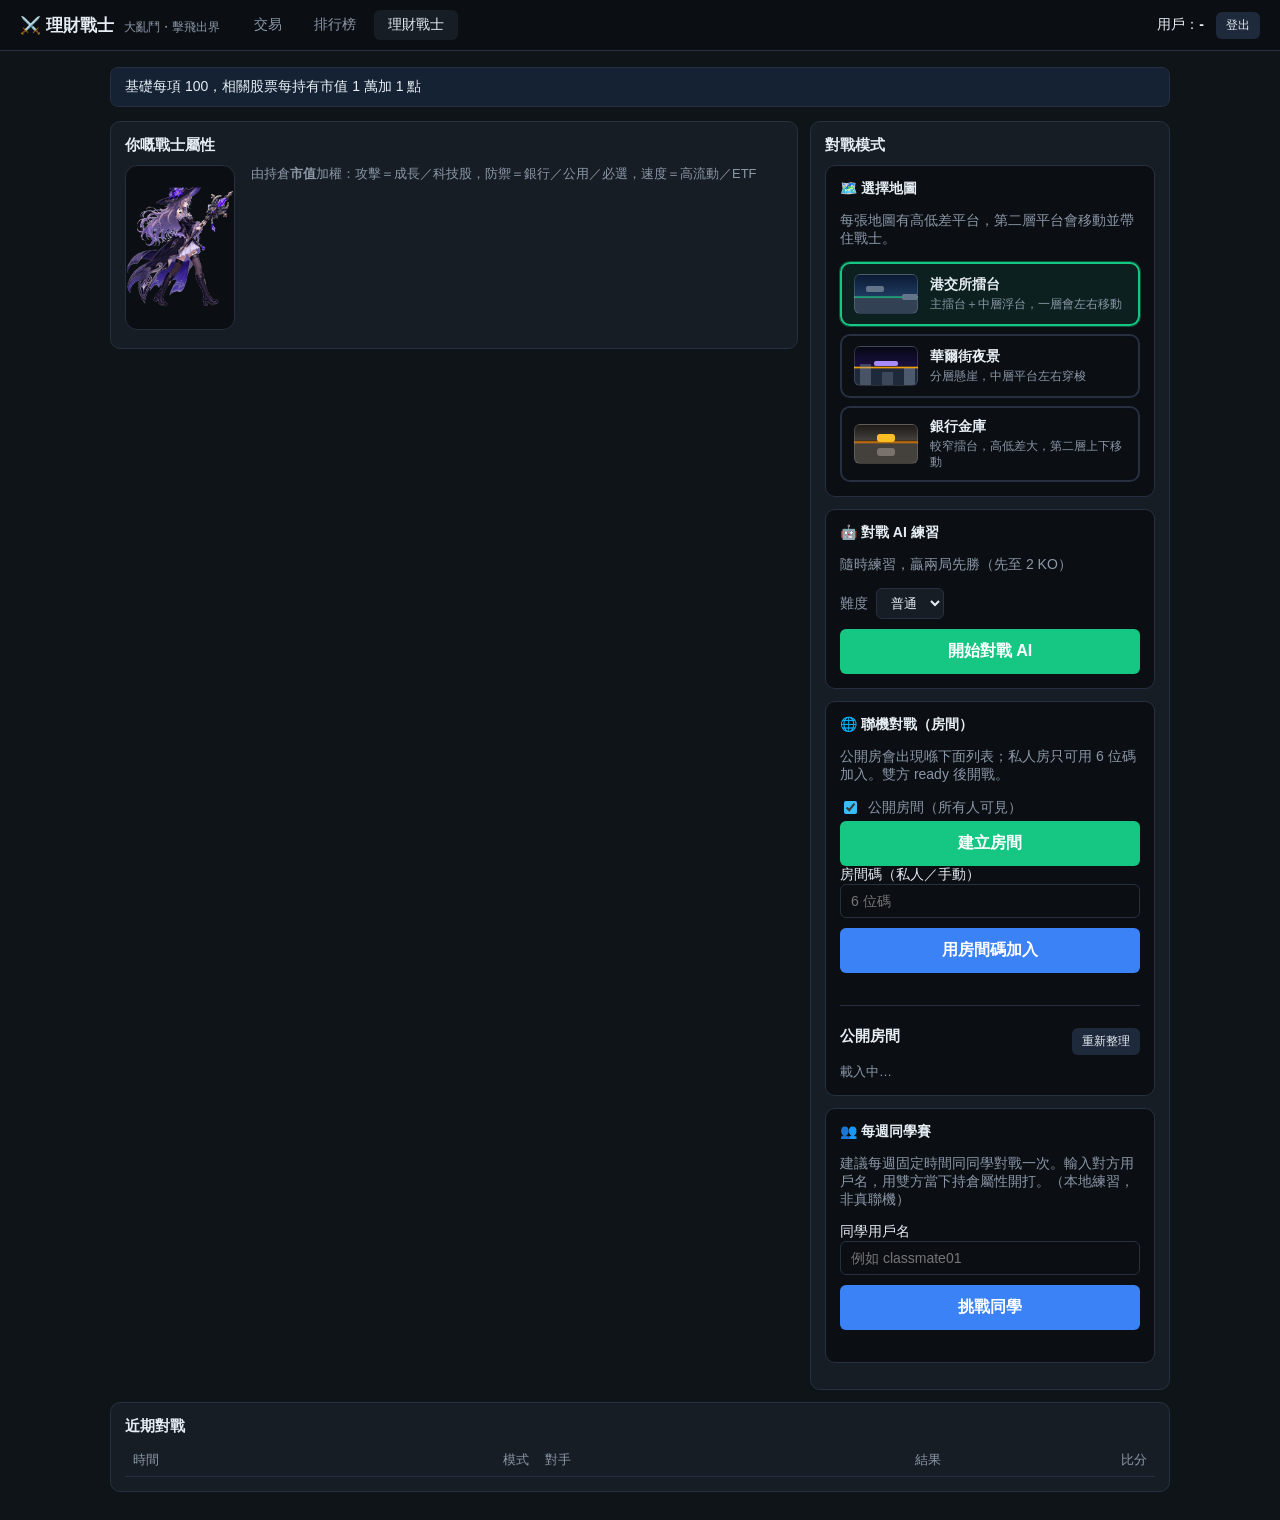
==== commit 79ff8ef1: "feat(fighter): rename Herta display name to 黑塔女士 Keep the internal character id as herta. Update the" ====
--- a/static/fighter.html
+++ b/static/fighter.html
@@ -40,7 +40,7 @@
       <div class="panel">
         <h3>你嘅戰士屬性</h3>
         <div class="fighter-hero">
-          <img class="fighter-portrait" src="/static/fighter/sprites/portrait.png?v=20261020a" alt="大黑塔" width="146" height="220">
+          <img class="fighter-portrait" src="/static/fighter/sprites/portrait.png?v=20261020a" alt="黑塔女士" width="146" height="220">
           <div class="fighter-hero-body">
             <p class="muted small-text">由持倉<strong>市值</strong>加權：攻擊＝成長／科技股，防禦＝銀行／公用／必選，速度＝高流動／ETF</p>
             <div id="myStats" class="stat-block"></div>
@@ -189,7 +189,7 @@
           <h2>選擇角色</h2>
           <div class="char-countdown">剩餘 <span id="charSelectSec">30</span> 秒</div>
         </div>
-        <p class="char-select-hint muted">開打前有 30 秒選角；可選大黑塔／金牛／空頭熊（新角色圖未齊前暫用備用素材）。</p>
+        <p class="char-select-hint muted">開打前有 30 秒選角；角色為黑塔女士。</p>
         <div id="charSelectGrid" class="char-select-grid" role="radiogroup" aria-label="角色"></div>
         <div class="char-select-actions">
           <button type="button" id="btnConfirmChar" class="btn primary big">確認並開始</button>
@@ -210,6 +210,6 @@
 </main>
 
 <div id="toast" class="toast hidden"></div>
-<script src="/static/fighter.js?v=20261026c"></script>
+<script src="/static/fighter.js?v=20261113b"></script>
 </body>
 </html>
--- a/static/style.css
+++ b/static/style.css
@@ -84,7 +84,7 @@
 .google-btn{text-align:center;text-decoration:none;display:block}
 .google-btn.hidden{display:none}
 
-.modal-box.wide{width:min(920px,96vw);max-height:85vh;overflow:auto;padding:20px 22px}
+.modal-box.wide{width:min(1200px,96vw);max-height:85vh;overflow:auto;padding:20px 22px}
 .uv-h{font-size:14px;margin:16px 0 8px}
 button.user-link,a.user-link{
   background:none;border:none;padding:0;margin:0;cursor:pointer;
@@ -92,3 +92,69 @@
   text-underline-offset:2px
 }
 button.user-link:hover{color:#93c5fd}
+
+/* ---- curriculum / learn ---- */
+.learn-layout{display:grid;grid-template-columns:1fr 280px;gap:12px;align-items:start}
+@media(max-width:960px){.learn-layout{grid-template-columns:1fr}}
+.learn-subtabs{margin:0 0 14px}
+.learn-pane{line-height:1.65}
+.md-body h1{font-size:20px;margin:0 0 14px}
+.md-body h2{font-size:16px;margin:22px 0 8px;padding-bottom:6px;border-bottom:1px solid var(--line)}
+.md-body h3{font-size:14px;margin:16px 0 6px}
+.md-body p{margin:0 0 10px}
+.md-body ul,.md-body ol{margin:0 0 12px;padding-left:1.3em}
+.md-body li{margin:4px 0}
+.md-body table{width:100%;border-collapse:collapse;font-size:13px;margin:10px 0 14px}
+.md-body th,.md-body td{border:1px solid var(--line);padding:6px 8px;text-align:left}
+.md-body th{background:#0b0f14;color:var(--muted);font-weight:500}
+.md-body strong{color:#fff}
+.md-body code{background:#0b0f14;padding:1px 5px;border-radius:4px;font-size:12px}
+.learn-side .chips{margin:10px 0 14px}
+.learn-side-status{font-size:13px;line-height:1.6;background:#0b0f14;border:1px solid var(--line);border-radius:8px;padding:10px}
+.mc-q{border:1px solid var(--line);border-radius:8px;padding:12px;margin-bottom:10px;background:#0b0f14}
+.mc-q h4{margin:0 0 8px;font-size:14px}
+.mc-choice{display:flex;gap:8px;align-items:flex-start;padding:6px 4px;cursor:pointer;border-radius:6px}
+.mc-choice:hover{background:#1b2230}
+.mc-choice input{margin-top:3px;flex-shrink:0;width:auto}
+.mc-explain{margin-top:8px;padding:8px 10px;border-radius:6px;font-size:13px;background:rgba(59,130,246,.12);border:1px solid rgba(59,130,246,.35)}
+.mc-q.correct{border-color:rgba(22,199,132,.5)}
+.mc-q.wrong{border-color:rgba(234,57,67,.5)}
+.mc-result{padding:12px;border-radius:8px;margin-bottom:12px;border:1px solid var(--line)}
+.mc-result.pass{background:rgba(22,199,132,.12);border-color:rgba(22,199,132,.4)}
+.mc-result.fail{background:rgba(234,57,67,.12);border-color:rgba(234,57,67,.4)}
+.comp-row{display:flex;justify-content:space-between;gap:12px;padding:6px 0;border-bottom:1px solid var(--line);font-size:13px}
+.comp-row:last-child{border-bottom:0}
+.comp-ok{color:var(--up)}.comp-no{color:var(--down)}.comp-wait{color:var(--warn)}
+.chip.in-pool{border-color:var(--accent)}
+.chip.held{background:rgba(22,199,132,.15);border-color:var(--up)}
+
+textarea{background:#0b0f14;border:1px solid var(--line);color:var(--text);border-radius:6px;padding:8px 10px;font-size:14px;width:100%;font-family:inherit;resize:vertical;min-height:88px;line-height:1.5}
+textarea:focus{outline:none;border-color:var(--accent)}
+.reason-cell{
+  max-width:520px;min-width:280px;white-space:normal;overflow-wrap:anywhere;word-break:break-word;
+  text-align:left;vertical-align:top;color:var(--muted);font-size:13px;line-height:1.75;
+  padding-top:12px;padding-bottom:12px
+}
+.reason-cell .reason-text{margin-right:6px;display:inline-block;line-height:1.75}
+.reason-cell .btn.small{padding:2px 8px;font-size:11px;vertical-align:middle}
+#uvTradeTable .reason-cell{max-width:none;width:42%;min-width:320px;line-height:1.85;padding-top:14px;padding-bottom:14px}
+#uvTradeTable td{vertical-align:top}
+
+
+/* ---- market session / extended hours ---- */
+.badge.session{background:#1e293b;color:var(--muted)}
+.badge.session.PRE{background:rgba(59,130,246,.18);color:#93c5fd}
+.badge.session.RTH{background:rgba(22,199,132,.15);color:var(--up)}
+.badge.session.AFTER{background:rgba(245,158,11,.18);color:var(--warn)}
+.badge.session.CLOSED{background:rgba(139,151,167,.18);color:var(--muted)}
+.overnight-note{font-size:11px;white-space:nowrap}
+.session-warn{background:rgba(245,158,11,.12);border:1px solid rgba(245,158,11,.45);color:var(--warn);border-radius:8px;padding:10px 14px;margin-bottom:12px;font-size:13px;line-height:1.5}
+.ext-hours-note{display:block;margin-top:-4px}
+.seg button:disabled{opacity:.45;cursor:not-allowed}
+.pill.session{font-size:11px;padding:1px 7px;border-radius:999px;background:#1e293b;color:var(--muted);margin-left:4px}
+.pill.session.PRE{background:rgba(59,130,246,.18);color:#93c5fd}
+.pill.session.RTH{background:rgba(22,199,132,.15);color:var(--up)}
+.pill.session.AFTER{background:rgba(245,158,11,.18);color:var(--warn)}
+.pill.session.CLOSED{background:rgba(139,151,167,.18);color:var(--muted)}
+
+.chips-hint{margin:6px 0 0;font-size:11px;line-height:1.4}
